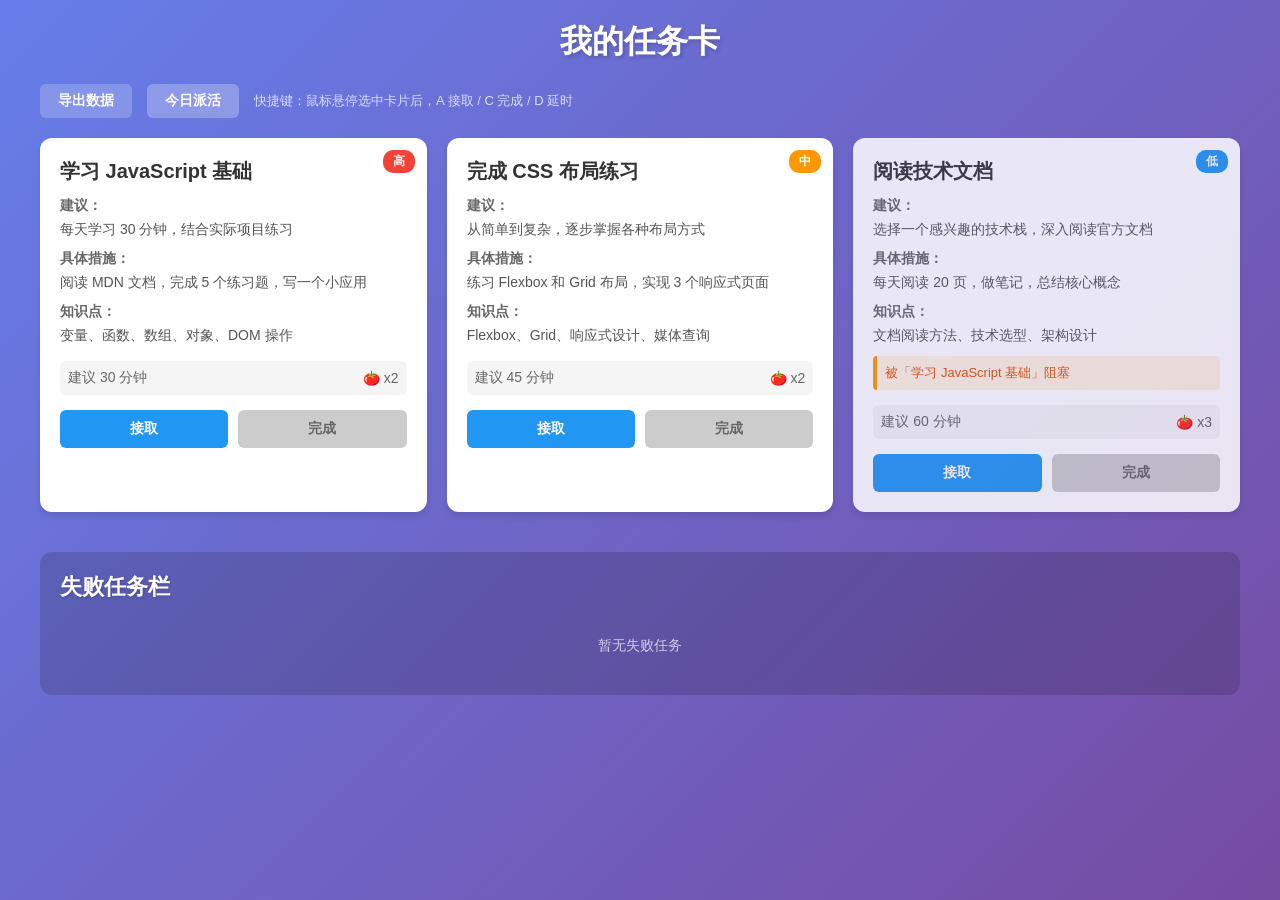
==== index.html @ d1bba7e3 "派活重构场3上半：固定工作台(today.html)+ Task Card 接入" ====
<!DOCTYPE html>
<html lang="zh-CN">
<head>
    <meta charset="UTF-8">
    <meta name="viewport" content="width=device-width, initial-scale=1.0">
    <title>我的任务卡</title>
    <link rel="stylesheet" href="style.css">
</head>
<body>
    <h1>我的任务卡</h1>

    <!-- 顶部工具栏：数据导出 + 快捷键提示 + 今日派活入口 -->
    <div id="toolbar">
        <button class="btn-export" data-action="export">导出数据</button>
        <button type="button" id="btn-dispatch" class="btn-dispatch" aria-expanded="false" aria-controls="dispatch-panel">今日派活</button>
        <span class="shortcut-hint">快捷键：鼠标悬停选中卡片后，A 接取 / C 完成 / D 延时</span>
    </div>

    <!-- 今日派活面板：挂在 body 直下的独立容器（绝不进 #task-container / #failed-list，
         render.js 整块重建看板时面板 DOM 与输入草稿不受影响） -->
    <section id="dispatch-panel" hidden></section>

    <!-- 主看板：available / accepted / done 任务 -->
    <div id="task-container"></div>

    <!-- 失败任务栏：failed / shelved 任务 -->
    <section id="failed-section">
        <h2>失败任务栏</h2>
        <div id="failed-list"></div>
    </section>

    <!-- 模态框挂载点（由 render.js 动态填充） -->
    <div id="modal-root"></div>

    <!-- 轻提示 toast -->
    <div id="toast"></div>

    <script type="module" src="js/app.js"></script>
    <!-- 阶段6前半：只接线入口与挂载，数据与交互全部复用 today.html 同一套（js/dispatch/*） -->
    <script type="module">
        import { setupPanel } from './js/dispatch/workbench.js';
        setupPanel(document.getElementById('btn-dispatch'), document.getElementById('dispatch-panel'));
    </script>
</body>
</html>
---- style.css ----
/* ================= 基础 ================= */

* {
    margin: 0;
    padding: 0;
    box-sizing: border-box;
}

body {
    font-family: 'Microsoft YaHei', Arial, sans-serif;
    background: linear-gradient(135deg, #667eea 0%, #764ba2 100%);
    min-height: 100vh;
    padding: 20px;
}

h1 {
    text-align: center;
    color: white;
    margin-bottom: 20px;
    font-size: 32px;
    text-shadow: 2px 2px 4px rgba(0, 0, 0, 0.2);
}

h2 {
    color: white;
    font-size: 22px;
    margin-bottom: 15px;
    text-shadow: 1px 1px 3px rgba(0, 0, 0, 0.2);
}

/* ================= 顶部工具栏 ================= */

#toolbar {
    max-width: 1200px;
    margin: 0 auto 20px;
    display: flex;
    align-items: center;
    gap: 15px;
}

.btn-export {
    padding: 8px 18px;
    border: none;
    border-radius: 6px;
    background: rgba(255, 255, 255, 0.2);
    color: white;
    font-size: 14px;
    font-weight: bold;
    cursor: pointer;
    transition: background 0.2s;
}

.btn-export:hover {
    background: rgba(255, 255, 255, 0.35);
}

.shortcut-hint {
    color: rgba(255, 255, 255, 0.75);
    font-size: 13px;
}

/* ================= 任务卡容器 ================= */

#task-container {
    max-width: 1200px;
    margin: 0 auto;
    display: grid;
    grid-template-columns: repeat(auto-fill, minmax(350px, 1fr));
    gap: 20px;
}

.empty {
    color: rgba(255, 255, 255, 0.7);
    font-size: 14px;
    grid-column: 1 / -1;
    text-align: center;
    padding: 20px;
}

/* ================= 任务卡片 ================= */

.task-card {
    position: relative; /* 供右上角优先级标签定位 */
    background: white;
    border-radius: 12px;
    padding: 20px;
    box-shadow: 0 4px 6px rgba(0, 0, 0, 0.1);
    transition: transform 0.2s, box-shadow 0.2s, outline 0.1s;
}

.task-card:hover {
    transform: translateY(-5px);
    box-shadow: 0 8px 12px rgba(0, 0, 0, 0.15);
}

/* 选中态（快捷键作用目标） */
.task-card.selected {
    outline: 3px solid #ffd54f;
}

/* 被阻塞的任务 */
.task-card.blocked {
    opacity: 0.85;
}

/* 已完成 */
.task-card.status-done {
    background: #e8f5e9;
    border: 2px solid #4caf50;
}

/* ================= 优先级标签（右上角） ================= */

.priority-badge {
    position: absolute;
    top: 12px;
    right: 12px;
    padding: 3px 10px;
    border-radius: 10px;
    font-size: 12px;
    font-weight: bold;
    color: white;
}

.priority-high   { background: #f44336; }
.priority-medium { background: #ff9800; }
.priority-low    { background: #2196f3; }

/* ================= 卡片内容 ================= */

.task-card .goal {
    font-size: 20px;
    font-weight: bold;
    color: #333;
    margin-bottom: 12px;
    padding-right: 50px; /* 避开优先级标签 */
}

.task-card .section {
    margin-bottom: 10px;
}

.task-card .section-label {
    font-weight: bold;
    color: #666;
    font-size: 14px;
    margin-bottom: 4px;
}

.task-card .section-content {
    color: #555;
    font-size: 14px;
    line-height: 1.5;
}

/* 阻塞提示 */
.blocked-hint {
    margin: 10px 0 0;
    padding: 8px;
    background: #fff3e0;
    border-left: 4px solid #ff9800;
    border-radius: 4px;
    color: #e65100;
    font-size: 13px;
}

/* 卡片底部：建议时间 + 番茄钟 */
.card-footer {
    display: flex;
    justify-content: space-between;
    align-items: center;
    margin-top: 15px;
    padding: 8px;
    background: #f5f5f5;
    border-radius: 6px;
    font-size: 14px;
    color: #666;
}

.pomodoro {
    font-size: 14px;
}

/* ================= 按钮区 ================= */

.task-card .buttons {
    display: flex;
    gap: 10px;
    margin-top: 15px;
}

.task-card button {
    flex: 1;
    padding: 10px 12px;
    border: none;
    border-radius: 6px;
    font-size: 14px;
    font-weight: bold;
    cursor: pointer;
    transition: background 0.2s;
}

.task-card button:disabled {
    background: #ccc;
    color: #666;
    cursor: not-allowed;
}

.btn-accept {
    background: #2196f3;
    color: white;
}
.btn-accept:hover:not(:disabled) {
    background: #1976d2;
}

.btn-complete {
    background: #4caf50;
    color: white;
}
.btn-complete:hover:not(:disabled) {
    background: #388e3c;
}

/* 延时按钮：进行中时显示倒计时（HH:MM:SS），点击弹出延时选项 */
.btn-delay {
    background: #ff9800;
    color: white;
    font-size: 15px;
    font-variant-numeric: tabular-nums; /* 倒计时数字等宽，避免抖动 */
}
.btn-delay:hover:not(:disabled) {
    background: #f57c00;
}

.btn-shelve {
    background: #9e9e9e;
    color: white;
}
.btn-shelve:hover:not(:disabled) {
    background: #757575;
}

.btn-reaccept {
    background: #673ab7;
    color: white;
}
.btn-reaccept:hover:not(:disabled) {
    background: #512da8;
}

/* ================= 失败任务栏 ================= */

#failed-section {
    max-width: 1200px;
    margin: 40px auto 0;
    padding: 20px;
    background: rgba(0, 0, 0, 0.15);
    border-radius: 12px;
}

#failed-list {
    display: grid;
    grid-template-columns: repeat(auto-fill, minmax(300px, 1fr));
    gap: 15px;
}

.failed-card {
    background: #ffebee;
    border: 2px solid #ef5350;
}

.fail-info {
    color: #c62828;
    font-size: 13px;
    margin-bottom: 6px;
}

/* ================= 模态框 ================= */

.modal-overlay {
    position: fixed;
    inset: 0;
    background: rgba(0, 0, 0, 0.5);
    display: flex;
    align-items: center;
    justify-content: center;
    z-index: 100;
}

.modal {
    background: white;
    border-radius: 12px;
    padding: 25px;
    width: 360px;
    max-width: 90vw;
    box-shadow: 0 10px 30px rgba(0, 0, 0, 0.3);
}

.modal h3 {
    font-size: 18px;
    color: #333;
    margin-bottom: 15px;
}

.modal-tip {
    font-size: 14px;
    color: #666;
    margin-bottom: 10px;
}

.modal input[type="text"] {
    width: 100%;
    padding: 10px;
    border: 1px solid #ddd;
    border-radius: 6px;
    font-size: 14px;
    margin-bottom: 15px;
}

.modal input[type="text"]:focus {
    outline: 2px solid #667eea;
    border-color: transparent;
}

.modal-buttons {
    display: flex;
    flex-direction: column;
    gap: 10px;
}

.modal-buttons button {
    padding: 10px;
    border: none;
    border-radius: 6px;
    font-size: 14px;
    font-weight: bold;
    cursor: pointer;
    background: #2196f3;
    color: white;
    transition: background 0.2s;
}

.modal-buttons button:hover {
    background: #1976d2;
}

.modal-buttons button.danger {
    background: #f44336;
}
.modal-buttons button.danger:hover {
    background: #d32f2f;
}

.modal-buttons button.ghost {
    background: #eee;
    color: #555;
}
.modal-buttons button.ghost:hover {
    background: #ddd;
}

/* ================= 轻提示 toast ================= */

#toast {
    position: fixed;
    bottom: 30px;
    left: 50%;
    transform: translateX(-50%) translateY(20px);
    background: rgba(0, 0, 0, 0.8);
    color: white;
    padding: 12px 24px;
    border-radius: 8px;
    font-size: 14px;
    opacity: 0;
    pointer-events: none;
    transition: opacity 0.3s, transform 0.3s;
    z-index: 200;
}

#toast.show {
    opacity: 1;
    transform: translateX(-50%) translateY(0);
}

/* ================= 阶段6：今日派活面板（index.html 工具栏按钮 + body 直下独立区） ================= */

.btn-dispatch {
    padding: 8px 18px;
    border: none;
    border-radius: 6px;
    background: rgba(255, 255, 255, 0.25);
    color: white;
    font-size: 14px;
    font-weight: bold;
    cursor: pointer;
    transition: background 0.2s, transform 0.1s;
}
.btn-dispatch:hover { background: rgba(255, 255, 255, 0.35); }
.btn-dispatch:active { transform: scale(0.97); }
.btn-dispatch[aria-expanded="true"] {
    background: rgba(255, 255, 255, 0.4);
    box-shadow: inset 0 2px 4px rgba(0, 0, 0, 0.1);
}

#dispatch-panel {
    max-width: 1200px;
    margin: 0 auto 20px;
    padding: 20px;
    background: rgba(255, 255, 255, 0.95);
    border-radius: 12px;
    box-shadow: 0 4px 16px rgba(0, 0, 0, 0.1);
}
#dispatch-panel[hidden] { display: none; }

/* ================= 阶段5：workbench 工作台 UI（today.html + index.html 共用） ================= */

.wb-root {
    font-family: 'Microsoft YaHei', Arial, sans-serif;
    color: #222;
    line-height: 1.6;
}

.wb-status {
    padding: 10px 14px;
    margin-bottom: 16px;
    background: linear-gradient(135deg, #667eea 0%, #764ba2 100%);
    color: white;
    border-radius: 8px;
    font-size: 13px;
    text-align: center;
}

.wb-section {
    margin-bottom: 24px;
}
.wb-section > h3 {
    color: #333;
    font-size: 18px;
    margin-bottom: 10px;
}
.wb-section > h4 {
    color: #555;
    font-size: 15px;
    margin: 12px 0 8px;
}

.wb-notice { padding: 20px; background: #fff3cd; border-left: 4px solid #ffb300; border-radius: 6px; }
.wb-notice h3 { color: #856404; margin-bottom: 8px; }
.wb-notice p { color: #856404; margin: 6px 0; }

.wb-goal { padding: 16px; background: #d1ecf1; border-left: 4px solid #17a2b8; border-radius: 6px; }
.wb-goal h3 { color: #0c5460; margin-bottom: 6px; }
.wb-goal .wb-muted { color: #0c5460; }

.wb-doc { padding: 16px; background: #e2e3e5; border-left: 4px solid #6c757d; border-radius: 6px; }
.wb-doc summary { cursor: pointer; color: #495057; font-weight: bold; margin-bottom: 10px; }
.wb-doc .wb-muted { color: #6c757d; margin-bottom: 10px; font-size: 13px; }
.wb-doc-frame {
    width: 100%;
    min-height: 600px;
    border: 1px solid #ced4da;
    border-radius: 4px;
    background: white;
}

.wb-history { padding: 16px; background: #f8f9fa; border-left: 4px solid #adb5bd; border-radius: 6px; }
.wb-history summary { cursor: pointer; color: #495057; font-weight: bold; margin-bottom: 10px; }
.wb-history-list { list-style: none; margin-top: 10px; }
.wb-history-list li { margin-bottom: 6px; }
.wb-history-item {
    width: 100%;
    text-align: left;
    padding: 8px 12px;
    background: white;
    border: 1px solid #dee2e6;
    border-radius: 6px;
    cursor: pointer;
    transition: background 0.15s;
}
.wb-history-item:hover { background: #e9ecef; }
.wb-history-label { color: #6c757d; margin: 10px 0; font-size: 13px; }

.wb-tasks { display: flex; flex-direction: column; gap: 16px; }

.wb-task {
    padding: 16px;
    background: white;
    border: 1px solid #dee2e6;
    border-radius: 8px;
    box-shadow: 0 1px 3px rgba(0,0,0,0.08);
    transition: box-shadow 0.15s;
}
.wb-task:hover { box-shadow: 0 2px 8px rgba(0,0,0,0.12); }
.wb-task[open] { box-shadow: 0 2px 8px rgba(0,0,0,0.12); }

.wb-task-summary {
    cursor: pointer;
    display: flex;
    align-items: center;
    gap: 10px;
    font-size: 16px;
    font-weight: bold;
    color: #333;
    list-style: none;
    user-select: none;
}
.wb-task-summary::marker { display: none; }
.wb-task-summary::-webkit-details-marker { display: none; }

.wb-task-title { flex: 1; }

.wb-badge {
    padding: 4px 10px;
    border-radius: 12px;
    font-size: 12px;
    font-weight: normal;
    white-space: nowrap;
}
.wb-exec-available { background: #e2e3e5; color: #495057; }
.wb-exec-accepted { background: #cfe2ff; color: #084298; }
.wb-exec-done { background: #d1e7dd; color: #0f5132; }
.wb-exec-failed { background: #f8d7da; color: #842029; }
.wb-exec-shelved { background: #fff3cd; color: #664d03; }

.wb-slot { margin-top: 12px; }

.wb-why { color: #555; margin-bottom: 10px; font-style: italic; }
.wb-steps { margin-left: 20px; color: #333; }
.wb-steps li { margin-bottom: 6px; }

.wb-prompt-row {
    display: flex;
    gap: 10px;
    align-items: flex-start;
    margin: 10px 0;
}
.wb-prompt {
    flex: 1;
    padding: 10px;
    background: #f8f9fa;
    border: 1px solid #dee2e6;
    border-radius: 6px;
    font-family: 'Consolas', 'Monaco', monospace;
    font-size: 13px;
    color: #212529;
    white-space: pre-wrap;
    overflow-x: auto;
}

.wb-actions {
    display: flex;
    flex-wrap: wrap;
    align-items: center;
    gap: 10px;
    margin-top: 12px;
}
.wb-meta {
    color: #6c757d;
    font-size: 12px;
}
.wb-deadline {
    padding: 4px 8px;
    background: #fff3cd;
    color: #664d03;
    border-radius: 6px;
    font-size: 12px;
}
.wb-deadline.wb-overdue {
    background: #f8d7da;
    color: #842029;
    font-weight: bold;
}

.wb-btn {
    padding: 7px 16px;
    border: 1px solid #ced4da;
    border-radius: 6px;
    background: white;
    color: #333;
    font-size: 14px;
    cursor: pointer;
    transition: background 0.15s, opacity 0.15s;
}
.wb-btn:hover:not(:disabled) { background: #e9ecef; }
.wb-btn:disabled { opacity: 0.5; cursor: not-allowed; }
.wb-btn-primary { background: #667eea; border-color: #667eea; color: white; font-weight: bold; }
.wb-btn-primary:hover:not(:disabled) { background: #5568d3; }
.wb-btn-ghost { background: transparent; }
.wb-btn-copy { white-space: nowrap; }

.wb-feedback {
    margin-top: 16px;
    padding-top: 12px;
    border-top: 1px dashed #dee2e6;
}
.wb-feedback h4 { color: #555; font-size: 15px; margin-bottom: 8px; }
.wb-fb-form {
    display: flex;
    flex-wrap: wrap;
    gap: 8px;
    margin: 10px 0;
}
.wb-input {
    padding: 7px 10px;
    border: 1px solid #ced4da;
    border-radius: 6px;
    font-size: 14px;
    font-family: inherit;
}
.wb-input:focus { outline: 2px solid #667eea; outline-offset: 1px; }
textarea.wb-input { width: 100%; resize: vertical; }
.wb-fb-min { width: 180px; }
.wb-fb-list { list-style: none; margin: 8px 0; font-size: 13px; }
.wb-fb-list li { margin-bottom: 8px; padding: 6px 10px; background: #f8f9fa; border-radius: 6px; }
.wb-fb-text { margin-top: 4px; white-space: pre-wrap; color: #333; }

.wb-accept-slot {
    padding: 10px 12px;
    background: #f8f9fa;
    border-radius: 6px;
    font-size: 13px;
}
.wb-accept-line { margin: 2px 0; color: #495057; }

.wb-activity { list-style: none; font-size: 13px; color: #333; margin-top: 6px; }
.wb-activity li { margin-bottom: 4px; }
.wb-task h4 { color: #555; font-size: 14px; margin-top: 14px; }

.wb-muted { color: #6c757d; font-size: 13px; }

#today-nav { max-width: 1200px; margin: 0 auto 16px; }
#today-nav a { color: white; font-size: 14px; }
#app { max-width: 1200px; margin: 0 auto; padding: 20px; background: rgba(255, 255, 255, 0.95); border-radius: 12px; }

@media (max-width: 640px) {
    .wb-prompt-row { flex-direction: column; }
    .wb-fb-min { width: 100%; }
}
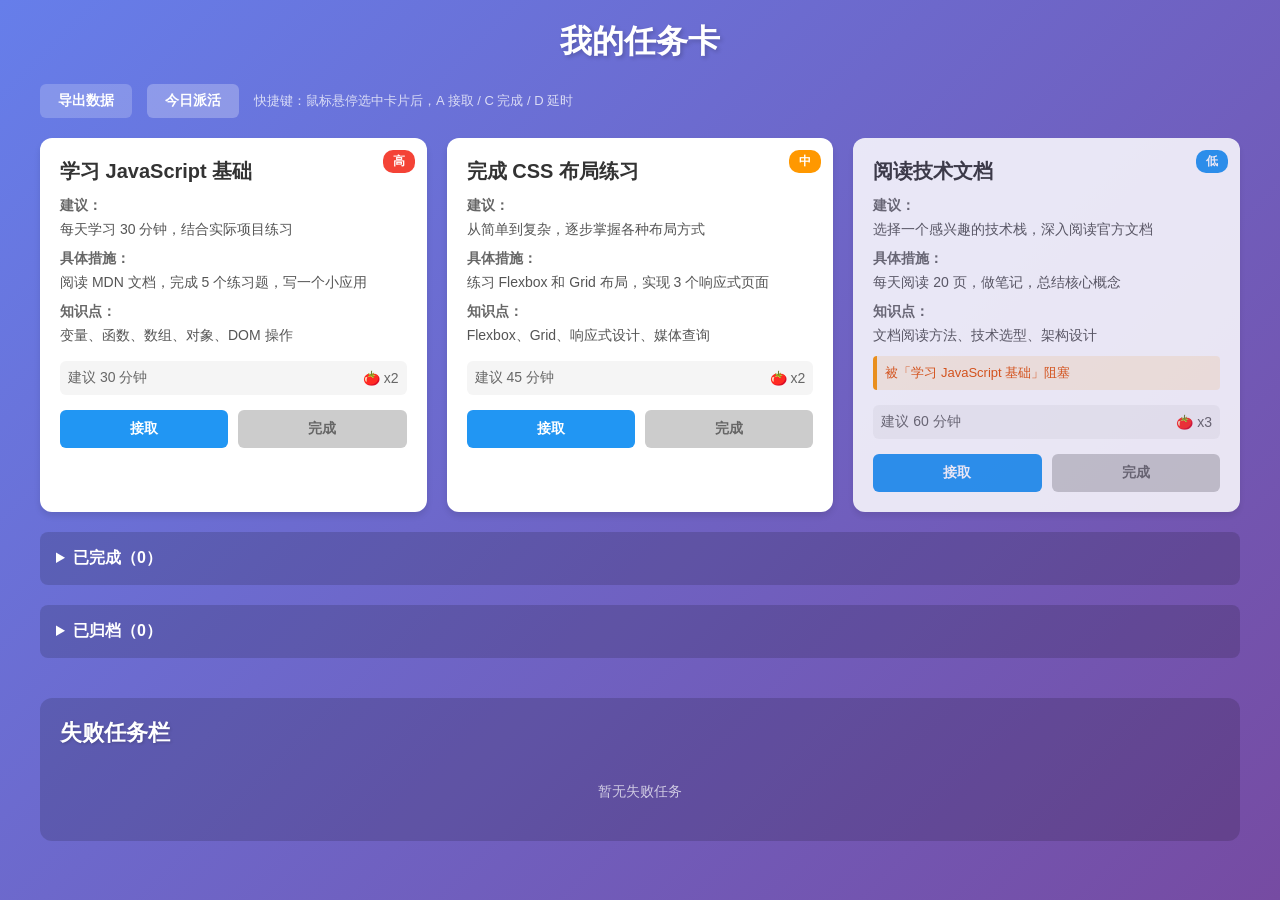
==== commit 198f38dd: "已完成/已归档分区：返工·归档·删除；schema v3→v4（补 v3 迁移分支）" ====
--- a/index.html
+++ b/index.html
@@ -20,8 +20,11 @@
          render.js 整块重建看板时面板 DOM 与输入草稿不受影响） -->
     <section id="dispatch-panel" hidden></section>
 
-    <!-- 主看板：available / accepted / done 任务 -->
+    <!-- 主看板：available / accepted 任务 -->
     <div id="task-container"></div>
+
+    <details id="done-section" class="card-section"><summary>已完成（<span id="done-count">0</span>）</summary><div id="done-list"></div></details>
+    <details id="archived-section" class="card-section"><summary>已归档（<span id="archived-count">0</span>）</summary><div id="archived-list"></div></details>
 
     <!-- 失败任务栏：failed / shelved 任务 -->
     <section id="failed-section">
--- a/style.css
+++ b/style.css
@@ -638,3 +638,44 @@
     .wb-fb-min { width: 100%; }
 }
 
+.wb-conflict {
+    border-left: 4px solid #c0392b;
+    background: #fff0f0;
+    padding: 10px 12px;
+    color: #8b1e1e;
+}
+
+.wb-review-stale { color: #6c757d; }
+
+
+.done-time {
+    margin: 6px 0 0;
+    font-size: 12.5px;
+    color: #6b7280;
+}
+
+.card-section {
+    max-width: 1200px;
+    margin: 20px auto 0;
+    padding: 16px;
+    background: rgba(0, 0, 0, 0.15);
+    border-radius: 8px;
+}
+.card-section summary {
+    color: white;
+    font-weight: bold;
+    cursor: pointer;
+}
+.card-section > div {
+    display: grid;
+    grid-template-columns: repeat(auto-fill, minmax(min(300px, 100%), 1fr));
+    gap: 15px;
+    margin-top: 15px;
+}
+.done-card {
+    border-color: #4caf50;
+}
+.task-card.archived-card {
+    background: #f2f3f4;
+    border: 1px solid #c7cbd0;
+}
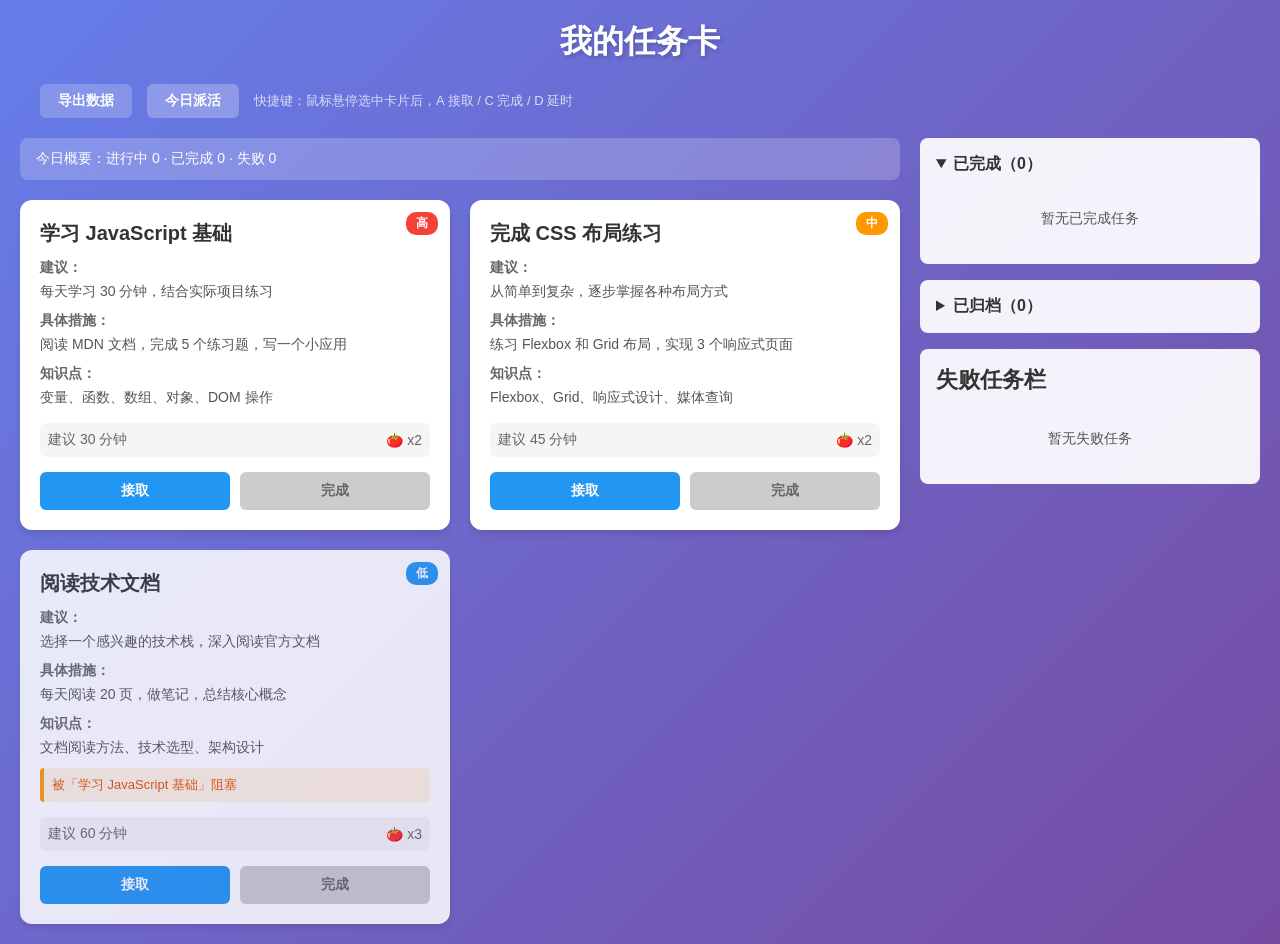
==== commit b5c5b261: "两栏布局：主看板+常驻右栏、今日概要条、窄屏回退；NOW 记需求台账" ====
--- a/index.html
+++ b/index.html
@@ -20,17 +20,23 @@
          render.js 整块重建看板时面板 DOM 与输入草稿不受影响） -->
     <section id="dispatch-panel" hidden></section>
 
-    <!-- 主看板：available / accepted 任务 -->
-    <div id="task-container"></div>
+    <div id="layout">
+        <main id="main-col">
+            <div id="summary-bar">今日概要：—</div>
+            <!-- 主看板：available / accepted 任务 -->
+            <div id="task-container"></div>
+        </main>
+        <aside id="side-col">
+            <details id="done-section" class="card-section" open><summary>已完成（<span id="done-count">0</span>）</summary><div id="done-list"></div></details>
+            <details id="archived-section" class="card-section"><summary>已归档（<span id="archived-count">0</span>）</summary><div id="archived-list"></div></details>
 
-    <details id="done-section" class="card-section"><summary>已完成（<span id="done-count">0</span>）</summary><div id="done-list"></div></details>
-    <details id="archived-section" class="card-section"><summary>已归档（<span id="archived-count">0</span>）</summary><div id="archived-list"></div></details>
-
-    <!-- 失败任务栏：failed / shelved 任务 -->
-    <section id="failed-section">
-        <h2>失败任务栏</h2>
-        <div id="failed-list"></div>
-    </section>
+            <!-- 失败任务栏：failed / shelved 任务 -->
+            <section id="failed-section">
+                <h2>失败任务栏</h2>
+                <div id="failed-list"></div>
+            </section>
+        </aside>
+    </div>
 
     <!-- 模态框挂载点（由 render.js 动态填充） -->
     <div id="modal-root"></div>
--- a/style.css
+++ b/style.css
@@ -679,3 +679,40 @@
     background: #f2f3f4;
     border: 1px solid #c7cbd0;
 }
+
+#layout {
+    max-width: 1400px;
+    margin: 0 auto;
+    display: grid;
+    grid-template-columns: minmax(0, 1fr) 340px;
+    gap: 20px;
+    align-items: start;
+}
+
+#summary-bar {
+    background: rgba(255, 255, 255, 0.2);
+    border-radius: 8px;
+    padding: 12px 16px;
+    color: white;
+    font-size: 14px;
+    margin-bottom: 20px;
+}
+
+#main-col { min-width: 0; }
+#main-col #task-container { max-width: none; margin: 0; }
+#side-col { display: flex; flex-direction: column; gap: 16px; position: sticky; top: 16px; }
+#side-col #done-section, #side-col #archived-section, #side-col #failed-section {
+    width: 100%;
+    max-width: none;
+    margin: 0;
+    padding: 16px;
+    background: rgba(255, 255, 255, 0.92);
+    border-radius: 8px;
+}
+#side-col summary, #side-col h2 { color: #333; text-shadow: none; }
+#side-col .empty { color: #555; }
+
+@media (max-width: 1100px) {
+    #layout { grid-template-columns: 1fr; }
+    #side-col { position: static; }
+}
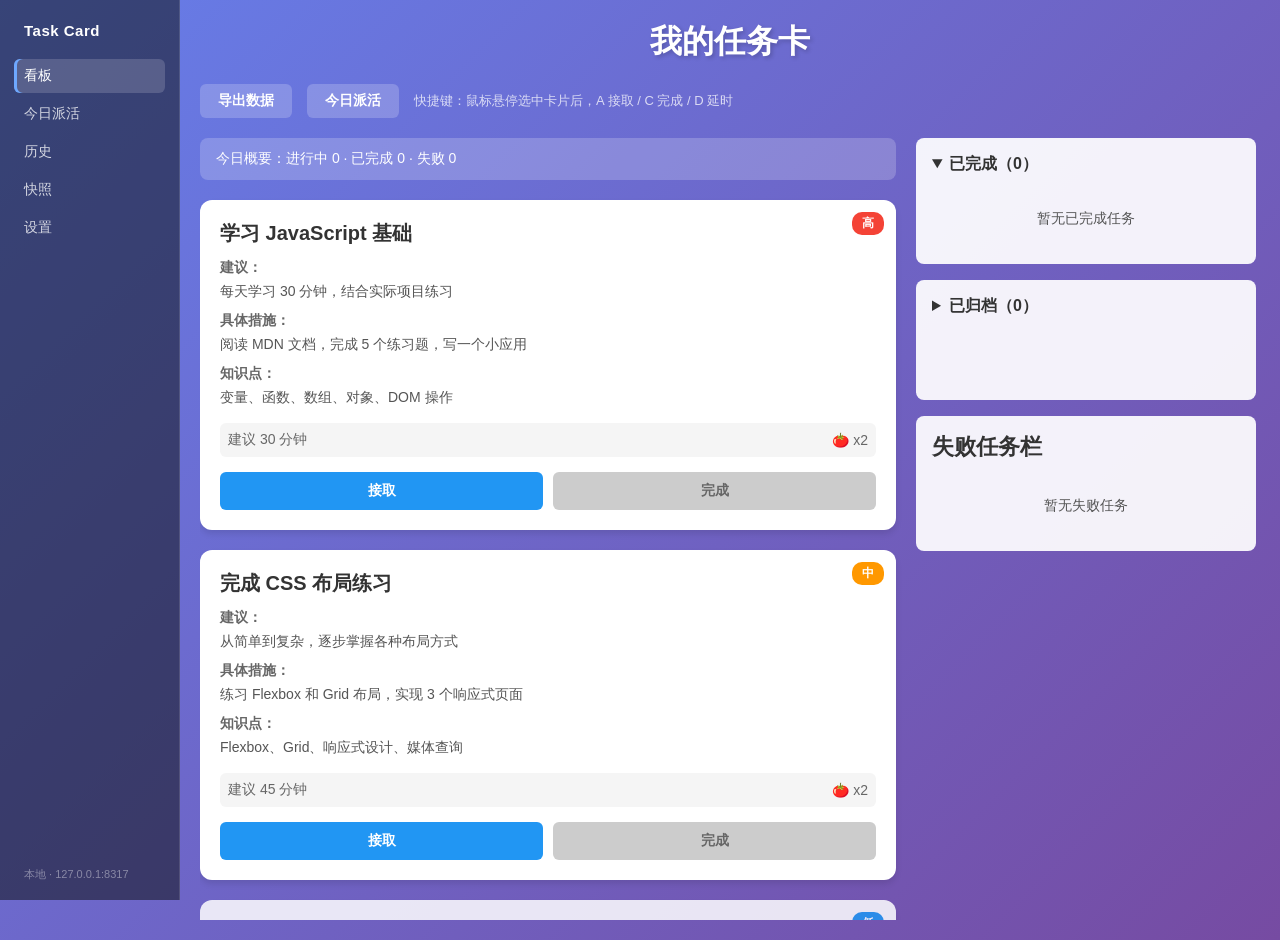
==== commit 4ca5603e: "视图切换：左栏真导航（看板/今日/历史/快照/设置）+ hash 路由 + 窄屏横条" ====
--- a/index.html
+++ b/index.html
@@ -7,36 +7,88 @@
     <link rel="stylesheet" href="style.css">
 </head>
 <body>
+    <!-- 左侧边栏：真导航（切视图），不是页内锚点。视图切换由 js/router.js 负责 -->
+    <aside id="app-sidebar">
+        <div class="side-brand">Task Card</div>
+        <nav class="side-nav">
+            <a href="#/board" data-view="board">看板</a>
+            <a href="#/today" data-view="today">今日派活</a>
+            <a href="#/history" data-view="history">历史</a>
+            <a href="#/snapshots" data-view="snapshots">快照</a>
+            <a href="#/settings" data-view="settings">设置</a>
+        </nav>
+        <div class="side-foot">本地 · 127.0.0.1:8317</div>
+    </aside>
+
     <h1>我的任务卡</h1>
 
-    <!-- 顶部工具栏：数据导出 + 快捷键提示 + 今日派活入口 -->
+    <!-- 顶部工具栏：数据导出 + 今日派活入口 + 快捷键提示 -->
     <div id="toolbar">
         <button class="btn-export" data-action="export">导出数据</button>
-        <button type="button" id="btn-dispatch" class="btn-dispatch" aria-expanded="false" aria-controls="dispatch-panel">今日派活</button>
+        <a class="btn-dispatch" href="#/today">今日派活</a>
         <span class="shortcut-hint">快捷键：鼠标悬停选中卡片后，A 接取 / C 完成 / D 延时</span>
     </div>
 
-    <!-- 今日派活面板：挂在 body 直下的独立容器（绝不进 #task-container / #failed-list，
-         render.js 整块重建看板时面板 DOM 与输入草稿不受影响） -->
+    <!-- 旧的内联派活面板：已停用（改由 #/today 视图承载），保留容器避免历史引用出错 -->
     <section id="dispatch-panel" hidden></section>
 
-    <div id="layout">
-        <main id="main-col">
-            <div id="summary-bar">今日概要：—</div>
-            <!-- 主看板：available / accepted 任务 -->
-            <div id="task-container"></div>
-        </main>
-        <aside id="side-col">
-            <details id="done-section" class="card-section" open><summary>已完成（<span id="done-count">0</span>）</summary><div id="done-list"></div></details>
-            <details id="archived-section" class="card-section"><summary>已归档（<span id="archived-count">0</span>）</summary><div id="archived-list"></div></details>
+    <!-- 视图宿主：一次只显示一个视图，切换逻辑在 js/router.js -->
+    <main id="view-host">
+        <!-- 看板（默认视图）：内容与之前完全一致，只是被包了一层 -->
+        <section class="view" id="view-board">
+            <div id="layout">
+                <div id="main-col">
+                    <div id="summary-bar">今日概要：—</div>
+                    <!-- 主看板：available / accepted 任务 -->
+                    <div id="task-container"></div>
+                </div>
+                <aside id="side-col">
+                    <details id="done-section" class="card-section" open><summary>已完成（<span id="done-count">0</span>）</summary><div id="done-list"></div></details>
+                    <details id="archived-section" class="card-section"><summary>已归档（<span id="archived-count">0</span>）</summary><div id="archived-list"></div></details>
 
-            <!-- 失败任务栏：failed / shelved 任务 -->
-            <section id="failed-section">
-                <h2>失败任务栏</h2>
-                <div id="failed-list"></div>
-            </section>
-        </aside>
-    </div>
+                    <!-- 失败任务栏：failed / shelved 任务 -->
+                    <section id="failed-section">
+                        <h2>失败任务栏</h2>
+                        <div id="failed-list"></div>
+                    </section>
+                </aside>
+            </div>
+        </section>
+
+        <!-- 今日派活：直接嵌入原页面，工作台零改动 -->
+        <section class="view" id="view-today" hidden>
+            <iframe src="/today.html" title="今日派活工作台"></iframe>
+        </section>
+
+        <section class="view" id="view-history" hidden>
+            <div class="view-card">
+                <h2>历史与回溯</h2>
+                <p>这里将按日期列出每次操作（接取 / 完成 / 失败 / 验收），点开可看改动详情，并支持回溯到某一步。</p>
+                <p class="view-note">状态：未开工 · 排期 10/30 之后（依赖操作历史的存储层）</p>
+            </div>
+        </section>
+
+        <section class="view" id="view-snapshots" hidden>
+            <div class="view-card">
+                <h2>快照</h2>
+                <p>历史快照会把每次「存现场」自动留档（7 天且不在最近 20 份内才清理），收藏快照可改名、永不自动删除。</p>
+                <p class="view-note">状态：未开工 · 排期 10/30（沙箱工具侧，不动产品代码）</p>
+            </div>
+        </section>
+
+        <section class="view" id="view-settings" hidden>
+            <div class="view-card">
+                <h2>设置</h2>
+                <ul class="view-list">
+                    <li>数据方式：浏览器 localStorage（看板）+ 本地服务 dispatch-data（派活执行状态）</li>
+                    <li>本地服务：127.0.0.1:8317 · 只绑本机 · 写接口需会话令牌</li>
+                    <li>数据结构版本：v4（v1 / v2 / v3 会在读取时自动迁移）</li>
+                    <li>测试沙箱：桌面 TaskCard-sandbox.bat（8320 页面 / 8329 控制台，真实数据只读复制）</li>
+                </ul>
+                <p class="view-note">设置项暂为只读信息，可配置化排期未定</p>
+            </div>
+        </section>
+    </main>
 
     <!-- 模态框挂载点（由 render.js 动态填充） -->
     <div id="modal-root"></div>
@@ -45,10 +97,6 @@
     <div id="toast"></div>
 
     <script type="module" src="js/app.js"></script>
-    <!-- 阶段6前半：只接线入口与挂载，数据与交互全部复用 today.html 同一套（js/dispatch/*） -->
-    <script type="module">
-        import { setupPanel } from './js/dispatch/workbench.js';
-        setupPanel(document.getElementById('btn-dispatch'), document.getElementById('dispatch-panel'));
-    </script>
+    <script type="module" src="js/router.js"></script>
 </body>
 </html>
--- a/style.css
+++ b/style.css
@@ -716,3 +716,263 @@
     #layout { grid-template-columns: 1fr; }
     #side-col { position: static; }
 }
+
+/* ================= P1 骨架：左侧边栏 + 撑满视口 + 空态（2026-10-28） ================= */
+
+#app-sidebar {
+    position: fixed;
+    left: 0;
+    top: 0;
+    width: 180px;
+    height: 100vh;
+    padding: 18px 14px;
+    display: flex;
+    flex-direction: column;
+    gap: 6px;
+    background: rgba(18, 20, 26, 0.55);
+    border-right: 1px solid rgba(255, 255, 255, 0.12);
+    z-index: 10;
+}
+
+.side-brand {
+    color: #fff;
+    font-size: 15px;
+    font-weight: bold;
+    letter-spacing: 0.5px;
+    padding: 4px 10px 14px;
+}
+
+.side-nav {
+    display: flex;
+    flex-direction: column;
+    gap: 4px;
+}
+
+.side-nav a,
+.side-nav .side-disabled {
+    display: block;
+    padding: 8px 10px;
+    border-radius: 6px;
+    font-size: 14px;
+    text-decoration: none;
+    color: rgba(255, 255, 255, 0.78);
+    transition: background 0.15s, color 0.15s;
+}
+
+.side-nav a:hover {
+    background: rgba(255, 255, 255, 0.12);
+    color: #fff;
+}
+
+.side-nav .side-disabled {
+    color: rgba(255, 255, 255, 0.32);
+    cursor: not-allowed;
+}
+
+.side-nav .side-disabled em {
+    font-style: normal;
+    font-size: 11px;
+    margin-left: 6px;
+    opacity: 0.8;
+}
+
+.side-foot {
+    margin-top: auto;
+    padding: 0 10px;
+    font-size: 11px;
+    color: rgba(255, 255, 255, 0.4);
+}
+
+/* 给固定侧栏让位（覆盖 body 的 padding 简写里的 left） */
+body {
+    padding-left: 200px;
+}
+
+/* 骨架撑满视口：不再"只有上半有东西" */
+#layout {
+    align-items: stretch;
+    min-height: calc(100vh - 120px);
+}
+
+#main-col,
+#side-col {
+    min-height: calc(100vh - 160px);
+}
+
+/* 右栏三块统一成一列面板，不再各自 hug 成小方块 */
+#side-col .card-section,
+#side-col #failed-section {
+    min-height: 120px;
+    display: flex;
+    flex-direction: column;
+}
+
+/* 空态：主看板无任务时给一块占位卡，而不是一行灰字 */
+#task-container > .empty {
+    min-height: 240px;
+    display: flex;
+    flex-direction: column;
+    align-items: center;
+    justify-content: center;
+    gap: 10px;
+    border: 1px dashed rgba(255, 255, 255, 0.35);
+    border-radius: 12px;
+    background: rgba(255, 255, 255, 0.06);
+    font-size: 15px;
+    color: rgba(255, 255, 255, 0.85);
+    padding: 24px;
+}
+
+#task-container > .empty::after {
+    content: '点右上角「今日派活」，把今天的任务接进来';
+    font-size: 13px;
+    color: rgba(255, 255, 255, 0.55);
+}
+
+/* 锚点跳转别被固定侧栏和顶部挡住 */
+#layout,
+#done-section,
+#failed-section {
+    scroll-margin-top: 20px;
+}
+
+/* 窄屏：收起侧栏，内容归位，两栏堆叠 */
+@media (max-width: 1200px) {
+    #app-sidebar { display: none; }
+    body { padding-left: 20px; }
+}
+
+/* ================= 视图切换（2026-10-28 P1′）：真导航，不是锚点 ================= */
+
+body {
+    overflow: hidden; /* 页面不整页滚动，滚动发生在 #view-host 内部 */
+}
+
+#view-host {
+    height: calc(100vh - 118px);
+    overflow-y: auto;
+    padding-right: 4px;
+}
+
+.view[hidden] {
+    display: none;
+}
+
+.view {
+    padding-bottom: 24px;
+}
+
+/* 侧栏导航：active 态用左侧高亮条 + 底色，像"当前所在的面板" */
+.side-nav a.active {
+    background: rgba(255, 255, 255, 0.16);
+    color: #fff;
+    box-shadow: inset 3px 0 0 #6ea8ff;
+}
+
+/* 顶部「今日派活」改成链接后的样式（原来是按钮） */
+.btn-dispatch {
+    display: inline-block;
+    padding: 8px 18px;
+    border-radius: 6px;
+    background: rgba(255, 255, 255, 0.2);
+    color: #fff;
+    font-size: 14px;
+    font-weight: bold;
+    text-decoration: none;
+    transition: background 0.2s;
+}
+
+.btn-dispatch:hover {
+    background: rgba(255, 255, 255, 0.35);
+}
+
+/* 今日派活：内嵌整个工作台 */
+#view-today iframe {
+    width: 100%;
+    height: calc(100vh - 190px);
+    border: 0;
+    border-radius: 10px;
+    background: #fff;
+}
+
+/* 占位视图与说明卡 */
+.view-card {
+    background: rgba(255, 255, 255, 0.92);
+    border-radius: 12px;
+    padding: 22px 26px;
+    max-width: 720px;
+    color: #2b2b2b;
+}
+
+.view-card h2 {
+    color: #1f2430;
+    font-size: 18px;
+    text-shadow: none;
+    margin-bottom: 12px;
+}
+
+.view-card p {
+    font-size: 14px;
+    line-height: 1.7;
+    color: #444;
+    margin-bottom: 10px;
+}
+
+.view-note {
+    font-size: 12.5px !important;
+    color: #8a8f98 !important;
+    border-top: 1px solid #e6e8ec;
+    padding-top: 10px;
+    margin-top: 14px;
+}
+
+.view-list {
+    padding-left: 18px;
+    font-size: 14px;
+    line-height: 1.9;
+    color: #444;
+}
+
+/* 窄屏：侧栏变顶部横条，页面恢复整页滚动 */
+@media (max-width: 1200px) {
+    body {
+        overflow: auto;
+        padding-left: 20px;
+    }
+
+    #app-sidebar {
+        position: static;
+        display: flex;            /* 覆盖 P1 里的 display:none —— 窄屏是"变横条"，不是"消失" */
+        width: auto;
+        height: auto;
+        flex-direction: row;
+        align-items: center;
+        gap: 2px;
+        margin-bottom: 14px;
+        border-radius: 10px;
+        padding: 10px 12px;
+    }
+
+    .side-brand {
+        padding: 0 10px 0 4px;
+    }
+
+    .side-nav {
+        flex-direction: row;
+        flex-wrap: wrap;
+        gap: 4px;
+    }
+
+    .side-foot {
+        display: none;
+    }
+
+    #view-host {
+        height: auto;
+        overflow: visible;
+    }
+
+    #view-today iframe {
+        height: 80vh;
+    }
+}
